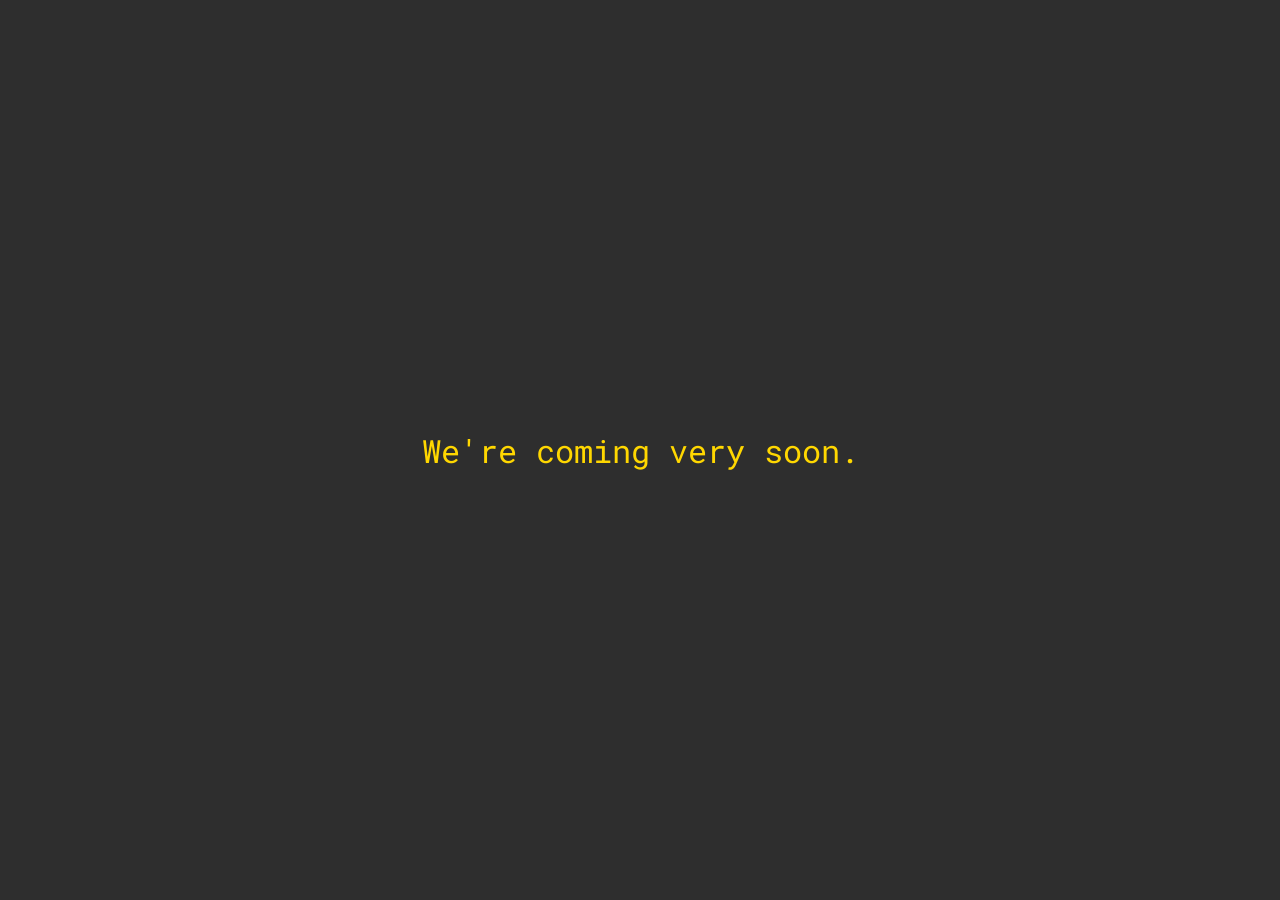
==== index.html @ 1ec9c03f "basic landing page to start with" ====
<!DOCTYPE html>
<html lang="en">
<head>
  <meta charset="UTF-8" />
  <meta name="viewport" content="width=device-width, initial-scale=1" />
  <title>dontclicktoosoon</title>
  <link href="https://fonts.googleapis.com/css2?family=Roboto+Mono&display=swap" rel="stylesheet" />
  <style>
    body {
      margin: 0;
      background-color: #2e2e2e; /* dark grey */
      color: #ffd700; /* yellow */
      font-family: 'Roboto Mono', monospace;
      display: flex;
      height: 100vh;
      justify-content: center;
      align-items: center;
      text-align: center;
      font-size: 2rem;
      user-select: none;
    }
  </style>
</head>
<body>
  We're coming very soon.
</body>
</html>
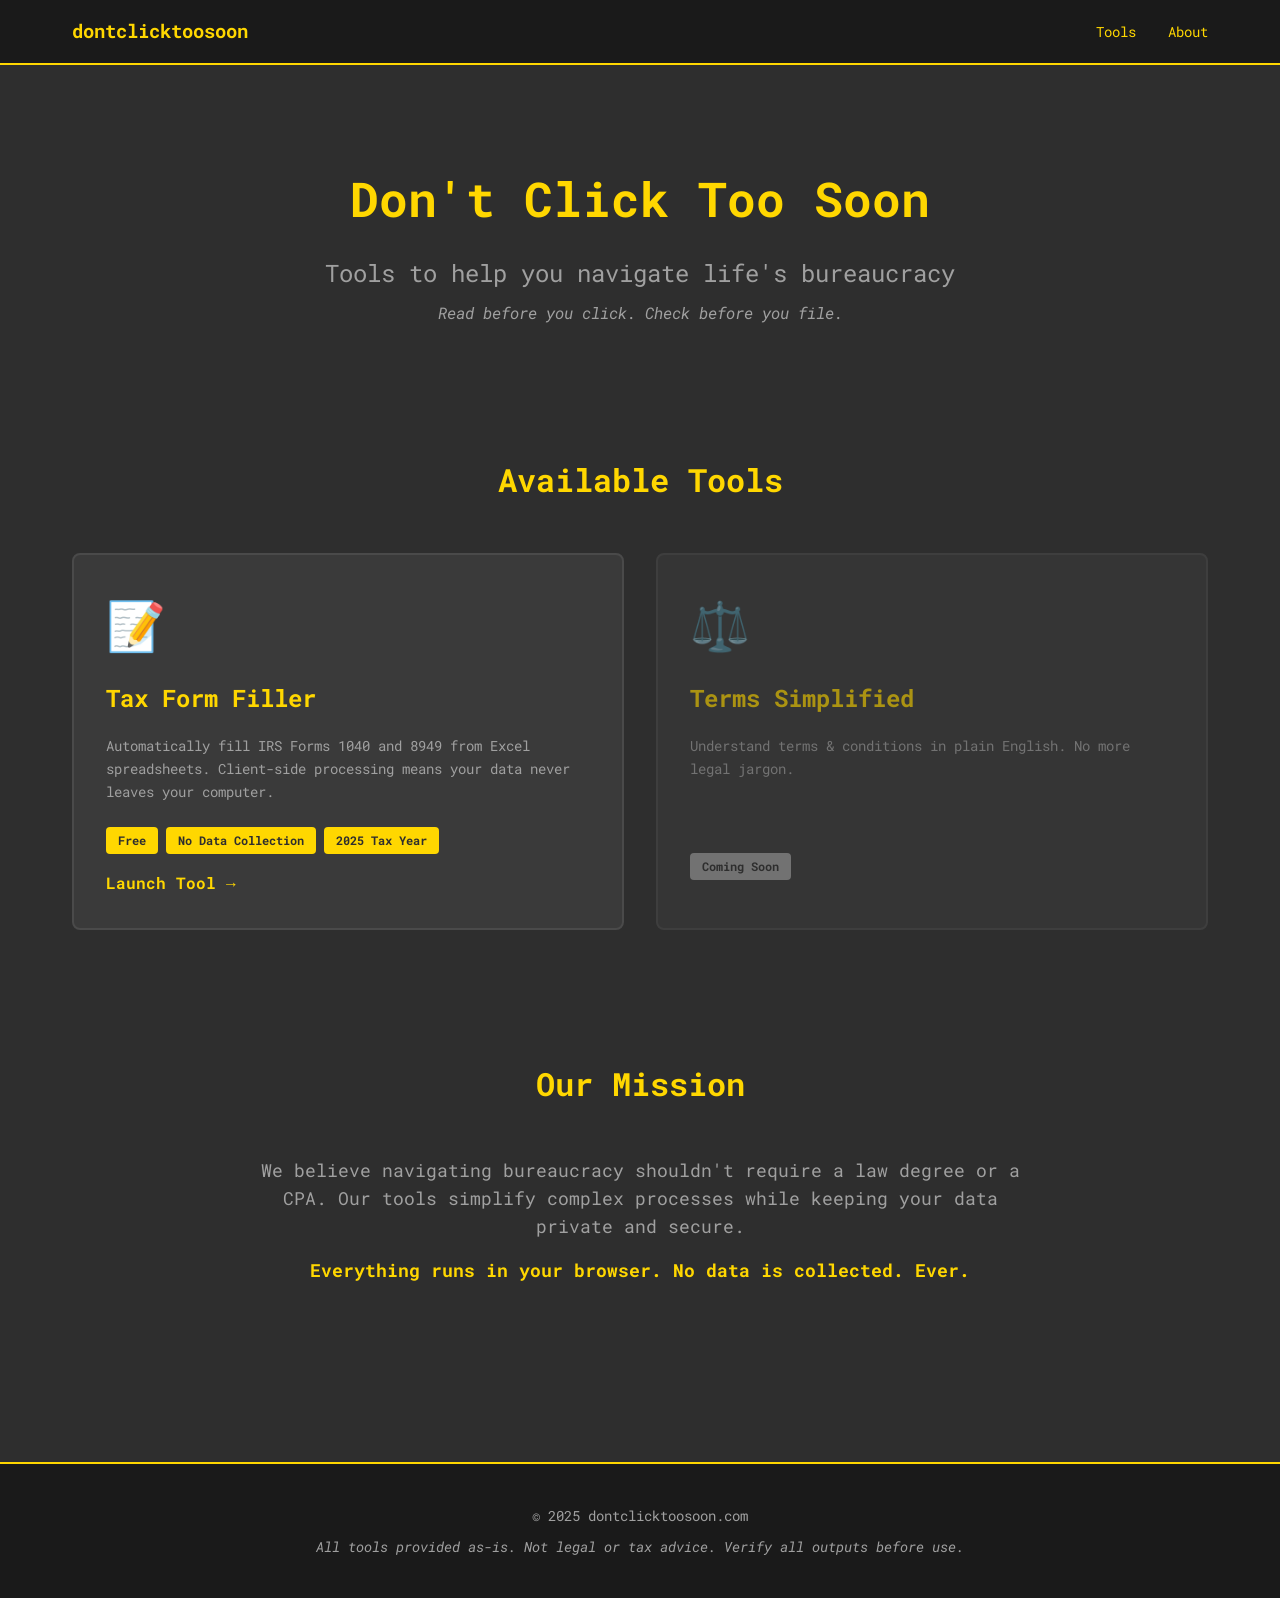
==== commit 2cf2cc21: "tax form filler" ====
--- a/index.html
+++ b/index.html
@@ -3,25 +3,74 @@
 <head>
   <meta charset="UTF-8" />
   <meta name="viewport" content="width=device-width, initial-scale=1" />
-  <title>dontclicktoosoon</title>
-  <link href="https://fonts.googleapis.com/css2?family=Roboto+Mono&display=swap" rel="stylesheet" />
-  <style>
-    body {
-      margin: 0;
-      background-color: #2e2e2e; /* dark grey */
-      color: #ffd700; /* yellow */
-      font-family: 'Roboto Mono', monospace;
-      display: flex;
-      height: 100vh;
-      justify-content: center;
-      align-items: center;
-      text-align: center;
-      font-size: 2rem;
-      user-select: none;
-    }
-  </style>
+  <title>Don't Click Too Soon - Navigate Life's Bureaucracy</title>
+  <link href="https://fonts.googleapis.com/css2?family=Roboto+Mono:wght@400;700&display=swap" rel="stylesheet" />
+  <link rel="stylesheet" href="style.css" />
 </head>
 <body>
-  We're coming very soon.
+  <nav class="navbar">
+    <div class="nav-container">
+      <a href="/" class="nav-logo">dontclicktoosoon</a>
+      <div class="nav-links">
+        <a href="#tools" class="nav-link">Tools</a>
+        <a href="about.html" class="nav-link">About</a>
+      </div>
+    </div>
+  </nav>
+
+  <main class="container">
+    <section class="hero">
+      <h1 class="hero-title">Don't Click Too Soon</h1>
+      <p class="hero-subtitle">Tools to help you navigate life's bureaucracy</p>
+      <p class="hero-tagline">Read before you click. Check before you file.</p>
+    </section>
+
+    <section id="tools" class="tools-section">
+      <h2 class="section-title">Available Tools</h2>
+      
+      <div class="tools-grid">
+        <a href="tax-form-filler/" class="tool-card">
+          <div class="tool-icon">📝</div>
+          <h3 class="tool-title">Tax Form Filler</h3>
+          <p class="tool-description">
+            Automatically fill IRS Forms 1040 and 8949 from Excel spreadsheets. 
+            Client-side processing means your data never leaves your computer.
+          </p>
+          <div class="tool-meta">
+            <span class="badge">Free</span>
+            <span class="badge">No Data Collection</span>
+            <span class="badge">2025 Tax Year</span>
+          </div>
+          <span class="tool-cta">Launch Tool →</span>
+        </a>
+
+        <div class="tool-card coming-soon">
+          <div class="tool-icon">⚖️</div>
+          <h3 class="tool-title">Terms Simplified</h3>
+          <p class="tool-description">
+            Understand terms & conditions in plain English. No more legal jargon.
+          </p>
+          <div class="tool-meta">
+            <span class="badge badge-warning">Coming Soon</span>
+          </div>
+        </div>
+      </div>
+    </section>
+
+    <section class="mission-section">
+      <div class="mission-content">
+        <h2 class="section-title">Our Mission</h2>
+        <p>We believe navigating bureaucracy shouldn't require a law degree or a CPA. Our tools simplify complex processes while keeping your data private and secure.</p>
+        <p><strong>Everything runs in your browser. No data is collected. Ever.</strong></p>
+      </div>
+    </section>
+  </main>
+
+  <footer class="footer">
+    <div class="footer-content">
+      <p>&copy; 2025 dontclicktoosoon.com</p>
+      <p class="footer-disclaimer">All tools provided as-is. Not legal or tax advice. Verify all outputs before use.</p>
+    </div>
+  </footer>
 </body>
-</html>
+</html>
--- a/style.css
+++ b/style.css
@@ -0,0 +1,253 @@
+:root {
+  --dark-bg: #2e2e2e;
+  --darker-bg: #1a1a1a;
+  --yellow: #ffd700;
+  --yellow-hover: #ffed4e;
+  --text-muted: #a0a0a0;
+  --card-bg: #3a3a3a;
+  --border-color: #4a4a4a;
+}
+
+* {
+  margin: 0;
+  padding: 0;
+  box-sizing: border-box;
+}
+
+body {
+  background-color: var(--dark-bg);
+  color: var(--yellow);
+  font-family: 'Roboto Mono', monospace;
+  line-height: 1.6;
+}
+
+/* Navigation */
+.navbar {
+  background-color: var(--darker-bg);
+  border-bottom: 2px solid var(--yellow);
+  position: sticky;
+  top: 0;
+  z-index: 100;
+}
+
+.nav-container {
+  max-width: 1200px;
+  margin: 0 auto;
+  padding: 1rem 2rem;
+  display: flex;
+  justify-content: space-between;
+  align-items: center;
+}
+
+.nav-logo {
+  font-size: 1.2rem;
+  font-weight: 700;
+  color: var(--yellow);
+  text-decoration: none;
+  transition: color 0.3s;
+}
+
+.nav-logo:hover {
+  color: var(--yellow-hover);
+}
+
+.nav-links {
+  display: flex;
+  gap: 2rem;
+}
+
+.nav-link {
+  color: var(--yellow);
+  text-decoration: none;
+  font-size: 0.9rem;
+  transition: color 0.3s;
+}
+
+.nav-link:hover {
+  color: var(--yellow-hover);
+}
+
+/* Container */
+.container {
+  max-width: 1200px;
+  margin: 0 auto;
+  padding: 2rem;
+}
+
+/* Hero Section */
+.hero {
+  text-align: center;
+  padding: 4rem 2rem;
+}
+
+.hero-title {
+  font-size: 3rem;
+  margin-bottom: 1rem;
+  color: var(--yellow);
+}
+
+.hero-subtitle {
+  font-size: 1.5rem;
+  color: var(--text-muted);
+  margin-bottom: 0.5rem;
+}
+
+.hero-tagline {
+  font-size: 1rem;
+  color: var(--text-muted);
+  font-style: italic;
+}
+
+/* Tools Section */
+.tools-section {
+  padding: 4rem 0;
+}
+
+.section-title {
+  text-align: center;
+  font-size: 2rem;
+  margin-bottom: 3rem;
+  color: var(--yellow);
+}
+
+.tools-grid {
+  display: grid;
+  grid-template-columns: repeat(auto-fit, minmax(320px, 1fr));
+  gap: 2rem;
+  margin-top: 2rem;
+}
+
+.tool-card {
+  background-color: var(--card-bg);
+  border: 2px solid var(--border-color);
+  border-radius: 8px;
+  padding: 2rem;
+  transition: all 0.3s;
+  text-decoration: none;
+  color: var(--yellow);
+  display: flex;
+  flex-direction: column;
+  cursor: pointer;
+}
+
+.tool-card:hover {
+  border-color: var(--yellow);
+  transform: translateY(-4px);
+  box-shadow: 0 4px 20px rgba(255, 215, 0, 0.2);
+}
+
+.tool-card.coming-soon {
+  opacity: 0.6;
+  cursor: default;
+}
+
+.tool-card.coming-soon:hover {
+  transform: none;
+  border-color: var(--border-color);
+  box-shadow: none;
+}
+
+.tool-icon {
+  font-size: 3rem;
+  margin-bottom: 1rem;
+}
+
+.tool-title {
+  font-size: 1.5rem;
+  margin-bottom: 1rem;
+  color: var(--yellow);
+}
+
+.tool-description {
+  color: var(--text-muted);
+  font-size: 0.9rem;
+  margin-bottom: 1.5rem;
+  flex-grow: 1;
+}
+
+.tool-meta {
+  display: flex;
+  flex-wrap: wrap;
+  gap: 0.5rem;
+  margin-bottom: 1rem;
+}
+
+.badge {
+  background-color: var(--yellow);
+  color: var(--dark-bg);
+  padding: 0.25rem 0.75rem;
+  border-radius: 4px;
+  font-size: 0.75rem;
+  font-weight: 700;
+}
+
+.badge-warning {
+  background-color: var(--text-muted);
+}
+
+.tool-cta {
+  color: var(--yellow);
+  font-weight: 700;
+  align-self: flex-start;
+}
+
+/* Mission Section */
+.mission-section {
+  padding: 4rem 0;
+  text-align: center;
+}
+
+.mission-content {
+  max-width: 800px;
+  margin: 0 auto;
+}
+
+.mission-content p {
+  color: var(--text-muted);
+  font-size: 1.1rem;
+  margin-bottom: 1rem;
+}
+
+.mission-content strong {
+  color: var(--yellow);
+}
+
+/* Footer */
+.footer {
+  background-color: var(--darker-bg);
+  border-top: 2px solid var(--yellow);
+  margin-top: 4rem;
+  padding: 2rem;
+  text-align: center;
+}
+
+.footer-content p {
+  color: var(--text-muted);
+  font-size: 0.9rem;
+  margin: 0.5rem 0;
+}
+
+.footer-disclaimer {
+  font-size: 0.75rem;
+  font-style: italic;
+}
+
+/* Responsive */
+@media (max-width: 768px) {
+  .hero-title {
+    font-size: 2rem;
+  }
+
+  .hero-subtitle {
+    font-size: 1.2rem;
+  }
+
+  .tools-grid {
+    grid-template-columns: 1fr;
+  }
+
+  .nav-container {
+    flex-direction: column;
+    gap: 1rem;
+  }
+}
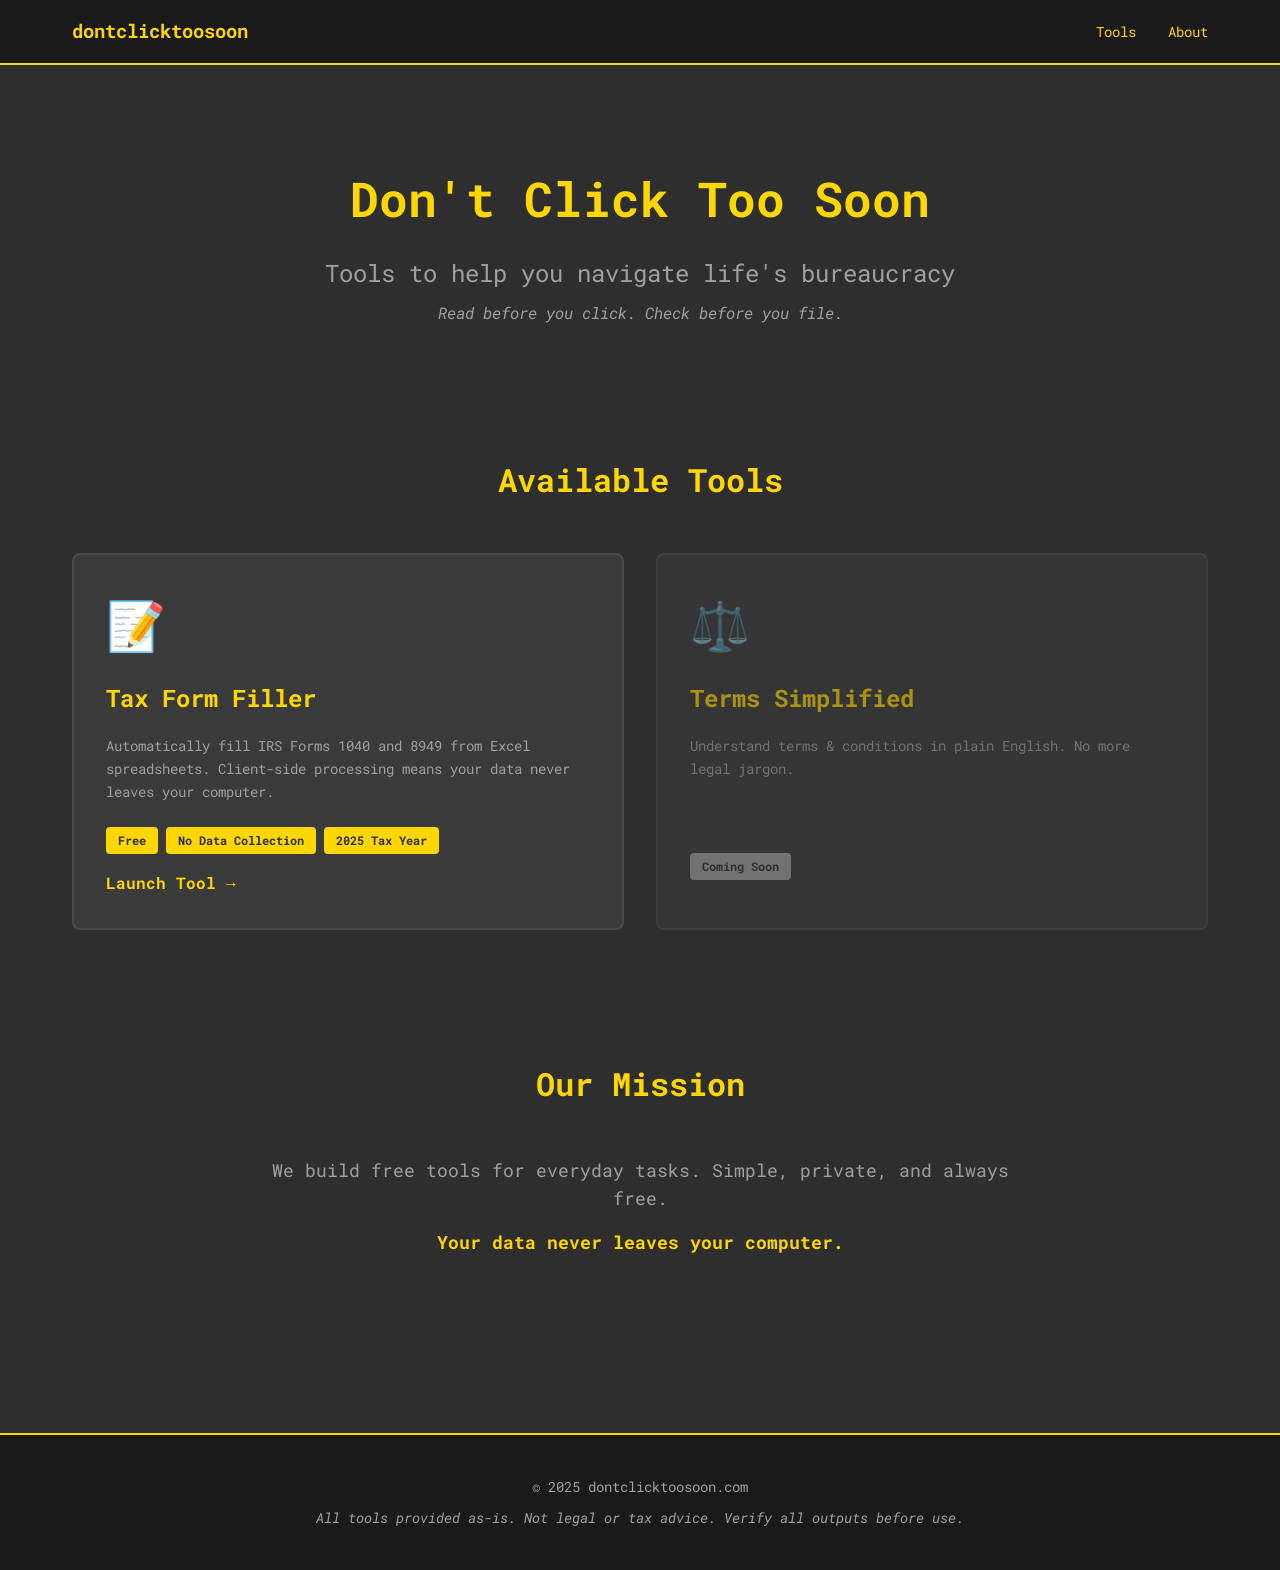
==== commit db870dd7: "final" ====
--- a/index.html
+++ b/index.html
@@ -60,8 +60,8 @@
     <section class="mission-section">
       <div class="mission-content">
         <h2 class="section-title">Our Mission</h2>
-        <p>We believe navigating bureaucracy shouldn't require a law degree or a CPA. Our tools simplify complex processes while keeping your data private and secure.</p>
-        <p><strong>Everything runs in your browser. No data is collected. Ever.</strong></p>
+        <p>We build free tools for everyday tasks. Simple, private, and always free.</p>
+        <p><strong>Your data never leaves your computer.</strong></p>
       </div>
     </section>
   </main>
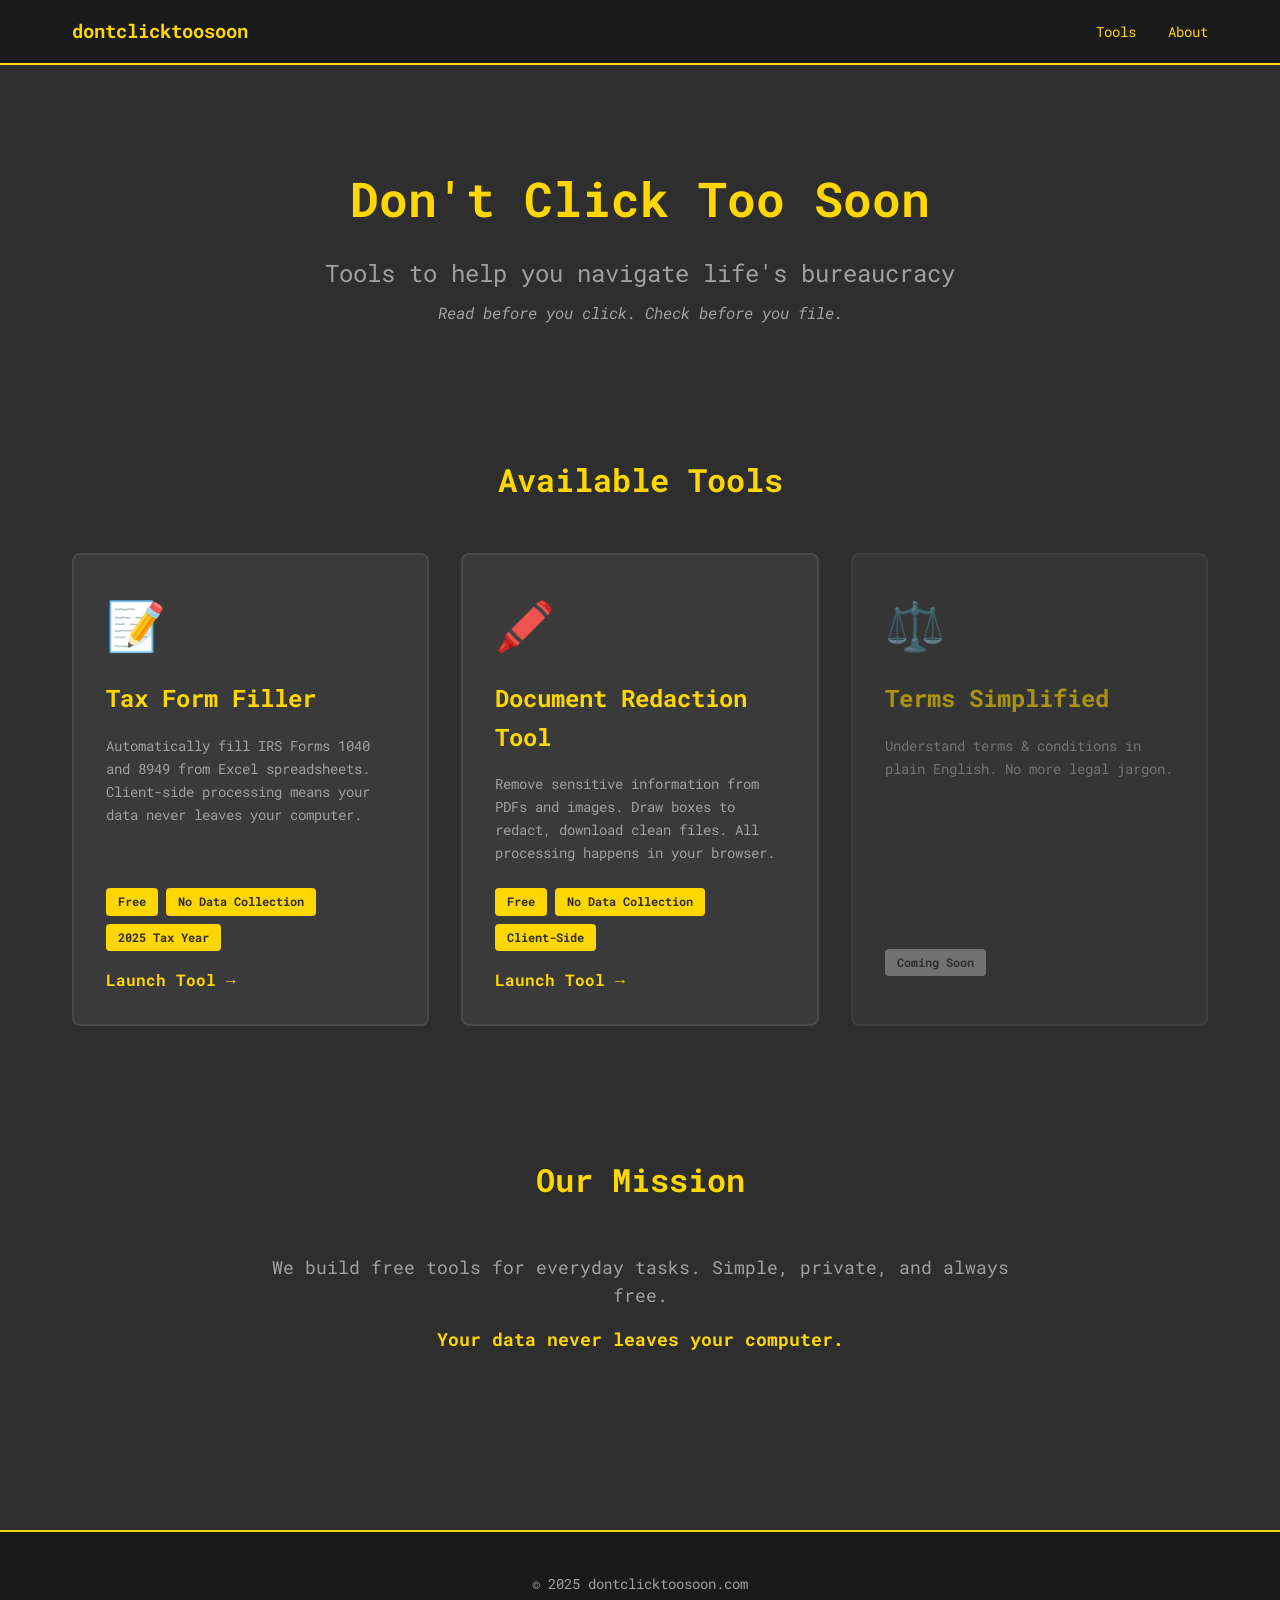
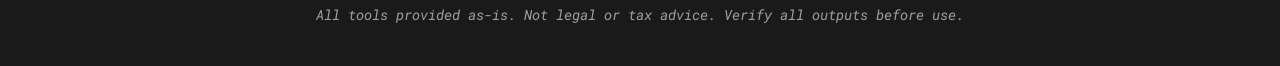
==== commit 1a08079a: "adding redaction tool" ====
--- a/index.html
+++ b/index.html
@@ -44,6 +44,21 @@
           <span class="tool-cta">Launch Tool →</span>
         </a>
 
+        <a href="redaction-tool/" class="tool-card">
+          <div class="tool-icon">🖍️</div>
+          <h3 class="tool-title">Document Redaction Tool</h3>
+          <p class="tool-description">
+            Remove sensitive information from PDFs and images. Draw boxes to redact, 
+            download clean files. All processing happens in your browser.
+          </p>
+          <div class="tool-meta">
+            <span class="badge">Free</span>
+            <span class="badge">No Data Collection</span>
+            <span class="badge">Client-Side</span>
+          </div>
+          <span class="tool-cta">Launch Tool →</span>
+        </a>
+
         <div class="tool-card coming-soon">
           <div class="tool-icon">⚖️</div>
           <h3 class="tool-title">Terms Simplified</h3>
@@ -72,5 +87,6 @@
       <p class="footer-disclaimer">All tools provided as-is. Not legal or tax advice. Verify all outputs before use.</p>
     </div>
   </footer>
+  <!-- Cloudflare Web Analytics --><script defer src='https://static.cloudflareinsights.com/beacon.min.js' data-cf-beacon='{"token": "e866bb52ee684e3ab6ac82fcc4da0557"}'></script><!-- End Cloudflare Web Analytics -->
 </body>
 </html>
